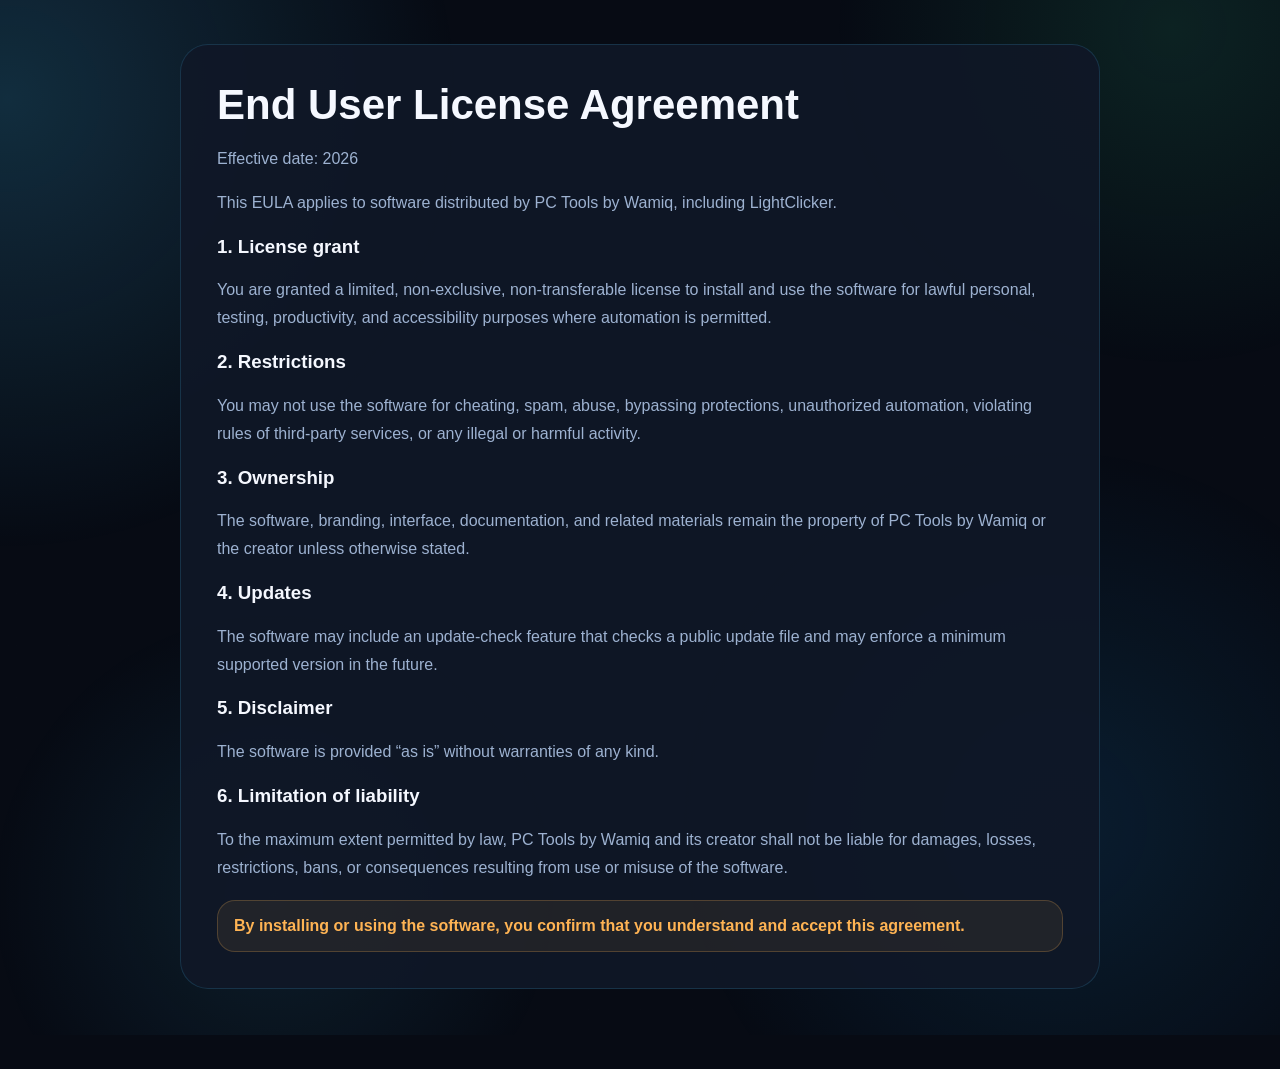
==== eula.html @ 90063ae9 "Add files via upload" ====
<!DOCTYPE html><html lang="en"><head><meta charset="UTF-8"><meta name="viewport" content="width=device-width, initial-scale=1.0"><meta name="google-site-verification" content="8GI3gy0aZtM8UiBPKU5fvkWzkp7snbPicULzhNzC8eU" /><title>EULA - PC Tools by Wamiq</title><link rel="stylesheet" href="style.css"></head><body><div class="page"><div class="pagecard"><h2>End User License Agreement</h2><p>Effective date: 2026</p><p>This EULA applies to software distributed by PC Tools by Wamiq, including LightClicker.</p><h3>1. License grant</h3><p>You are granted a limited, non-exclusive, non-transferable license to install and use the software for lawful personal, testing, productivity, and accessibility purposes where automation is permitted.</p><h3>2. Restrictions</h3><p>You may not use the software for cheating, spam, abuse, bypassing protections, unauthorized automation, violating rules of third-party services, or any illegal or harmful activity.</p><h3>3. Ownership</h3><p>The software, branding, interface, documentation, and related materials remain the property of PC Tools by Wamiq or the creator unless otherwise stated.</p><h3>4. Updates</h3><p>The software may include an update-check feature that checks a public update file and may enforce a minimum supported version in the future.</p><h3>5. Disclaimer</h3><p>The software is provided “as is” without warranties of any kind.</p><h3>6. Limitation of liability</h3><p>To the maximum extent permitted by law, PC Tools by Wamiq and its creator shall not be liable for damages, losses, restrictions, bans, or consequences resulting from use or misuse of the software.</p><div class="callout">By installing or using the software, you confirm that you understand and accept this agreement.</div></div></div></body></html>
---- style.css ----
* { box-sizing: border-box; }
:root {
  --bg: #070b14;
  --panel: rgba(16,24,39,0.9);
  --panel-2: #0c1422;
  --text: #f5f8ff;
  --muted: #9db2d1;
  --blue: #44c8ff;
  --blue2: #1ea7ff;
  --green: #38e49c;
  --orange: #ffb454;
  --border: rgba(68,200,255,.16);
}
html { scroll-behavior: smooth; }
body {
  margin: 0;
  color: var(--text);
  font-family: Inter, "Segoe UI", Arial, sans-serif;
  background: var(--bg);
  overflow-x: hidden;
}
body::before, body::after {
  content: "";
  position: fixed;
  inset: -15%;
  pointer-events: none;
  z-index: -3;
}
body::before {
  background:
    radial-gradient(circle at 12% 20%, rgba(68,200,255,.18), transparent 26%),
    radial-gradient(circle at 82% 14%, rgba(56,228,156,.11), transparent 20%),
    radial-gradient(circle at 75% 82%, rgba(30,167,255,.12), transparent 24%),
    radial-gradient(circle at 28% 88%, rgba(68,200,255,.10), transparent 18%);
  animation: drift 18s ease-in-out infinite alternate;
}
body::after {
  background:
    linear-gradient(rgba(255,255,255,.04) 1px, transparent 1px),
    linear-gradient(90deg, rgba(255,255,255,.04) 1px, transparent 1px);
  background-size: 52px 52px;
  opacity: .12;
  z-index: -2;
}
@keyframes drift {
  0% { transform: translate3d(0,0,0) scale(1); }
  50% { transform: translate3d(2%, -1.5%, 0) scale(1.03); }
  100% { transform: translate3d(-1.5%, 2%, 0) scale(1.02); }
}
.wrap { width: min(1180px, calc(100% - 38px)); margin: 0 auto; }
.nav {
  display: flex; align-items: center; justify-content: space-between;
  gap: 18px; padding: 24px 0 10px;
}
.brand { display:flex; align-items:center; gap:14px; text-decoration:none; color:var(--text); }
.brand img { width:52px; height:52px; border-radius:16px; box-shadow: 0 0 30px rgba(68,200,255,.22); }
.brand h1 { margin:0; font-size: 22px; }
.brand p { margin:2px 0 0; font-size:13px; font-weight:800; color:var(--blue); }
.navlinks { display:flex; flex-wrap:wrap; gap:16px; }
.navlinks a { color:var(--muted); text-decoration:none; font-weight:700; font-size:14px; }
.navlinks a:hover { color:var(--text); }
.hero {
  display:grid; grid-template-columns: .95fr 1.05fr; gap:34px; align-items:center;
  padding: 44px 0 72px;
}
.badge, .eyebrow {
  display:inline-block; padding:9px 14px; border-radius:999px; font-size:13px; font-weight:900;
  color:var(--blue); background:rgba(68,200,255,.08); border:1px solid rgba(68,200,255,.18);
}
.hero h2 { margin:16px 0 0; font-size: clamp(42px, 6vw, 74px); line-height: .96; letter-spacing: -2px; }
.hero p.sub { color:var(--muted); font-size:18px; line-height:1.7; max-width: 640px; }
.actions { display:flex; gap:14px; flex-wrap:wrap; margin-top:26px; }
.btn { display:inline-flex; padding:15px 20px; border-radius:16px; text-decoration:none; font-weight:900; transition: transform .18s ease; }
.btn:hover { transform: translateY(-2px); }
.btn.primary { background: linear-gradient(135deg, var(--blue), var(--blue2)); color:white; box-shadow:0 18px 46px rgba(68,200,255,.22); }
.btn.secondary { color:var(--text); border:1px solid var(--border); background: rgba(255,255,255,.04); }
.tags { display:flex; flex-wrap:wrap; gap:10px; margin-top:20px; }
.tags span { padding:8px 12px; border-radius:999px; background:rgba(255,255,255,.04); border:1px solid var(--border); color:var(--muted); font-size:13px; font-weight:700; }
.card, .panel { background: var(--panel); border:1px solid var(--border); border-radius: 26px; backdrop-filter: blur(10px); }
.screenshot-shell { padding:18px; box-shadow:0 26px 80px rgba(0,0,0,.36); }
.screenshot-shell img { width:100%; display:block; border-radius:18px; }
.section { padding: 74px 0; }
.section h2 { margin:14px 0 0; font-size: 40px; letter-spacing:-1px; }
.section p.lead { color:var(--muted); line-height:1.7; font-size:17px; max-width:780px; }
.tools { display:grid; grid-template-columns: repeat(4, 1fr); gap:16px; margin-top:24px; }
.tool { padding:24px; }
.tool .top { display:flex; justify-content:space-between; align-items:center; }
.tool .icon { width:48px; height:48px; display:grid; place-items:center; border-radius:15px; background:var(--panel-2); font-size:24px; }
.tool .status { padding:7px 10px; border-radius:999px; font-size:12px; font-weight:900; }
.tool .status.live { background:var(--green); color:#04120d; }
.tool .status.soon { background:rgba(255,255,255,.05); color:var(--muted); border:1px solid var(--border); }
.tool h3 { margin:18px 0 10px; font-size:22px; }
.tool p { color:var(--muted); line-height:1.6; }
.tool a { color:var(--blue); font-weight:900; text-decoration:none; }
.feature { display:grid; grid-template-columns: 1.08fr .92fr; gap:28px; padding:40px; }
.feature p { color:var(--muted); line-height:1.7; }
.pills { display:flex; gap:10px; flex-wrap:wrap; margin-top:20px; }
.pills span { padding:9px 12px; border-radius:999px; border:1px solid var(--border); background:rgba(255,255,255,.04); color:var(--muted); font-size:13px; font-weight:800; }
.metricbox { background: var(--panel-2); border:1px solid rgba(68,200,255,.14); border-radius:24px; padding:34px; text-align:center; }
.metricbox .big { font-size:88px; line-height:1; font-weight:950; background: linear-gradient(135deg, var(--blue), var(--green)); -webkit-background-clip:text; color:transparent; }
.metricbox p { margin:12px 0; font-weight:900; }
.metricbox small { color:var(--muted); line-height:1.6; }
.download { display:grid; grid-template-columns:1fr .95fr; gap:28px; padding:40px; }
.download p { color:var(--muted); line-height:1.7; }
.downloadbox { background: rgba(7,11,20,.55); border:1px solid rgba(68,200,255,.14); border-radius:22px; padding:22px; }
.downloadbox a.main { display:block; text-decoration:none; background: linear-gradient(135deg, var(--blue), var(--blue2)); color:white; padding:18px 22px; border-radius:16px; font-weight:950; }
.downloadbox a.main span { display:block; margin-top:7px; font-size:13px; opacity:.92; }
.downloadbox a.alt { display:block; text-decoration:none; margin-top:12px; padding:14px 16px; border-radius:14px; border:1px solid var(--border); color:var(--muted); font-weight:800; }
.notice { padding:32px; }
.notice p { color:var(--muted); line-height:1.7; }
footer { border-top:1px solid var(--border); margin-top:34px; }
.footer { display:flex; justify-content:space-between; gap:16px; flex-wrap:wrap; color:var(--muted); padding:24px 0 48px; }
.footer a { color:var(--muted); text-decoration:none; margin-left:14px; }
.page { width:min(920px, calc(100% - 38px)); margin:0 auto; padding:44px 0 80px; }
.pagecard { background:var(--panel); border:1px solid var(--border); border-radius:28px; padding:36px; }
.pagecard h2 { font-size:42px; margin:0 0 10px; }
.pagecard p, .pagecard li { color:var(--muted); line-height:1.75; }
.pagecard .callout { margin-top:18px; padding:16px; border-radius:18px; background:rgba(255,180,84,.08); border:1px solid rgba(255,180,84,.22); color:var(--orange); font-weight:800; }
@media (max-width: 980px) {
  .hero, .tools, .feature, .download { grid-template-columns: 1fr; }
  .nav { flex-direction: column; align-items:flex-start; }
}
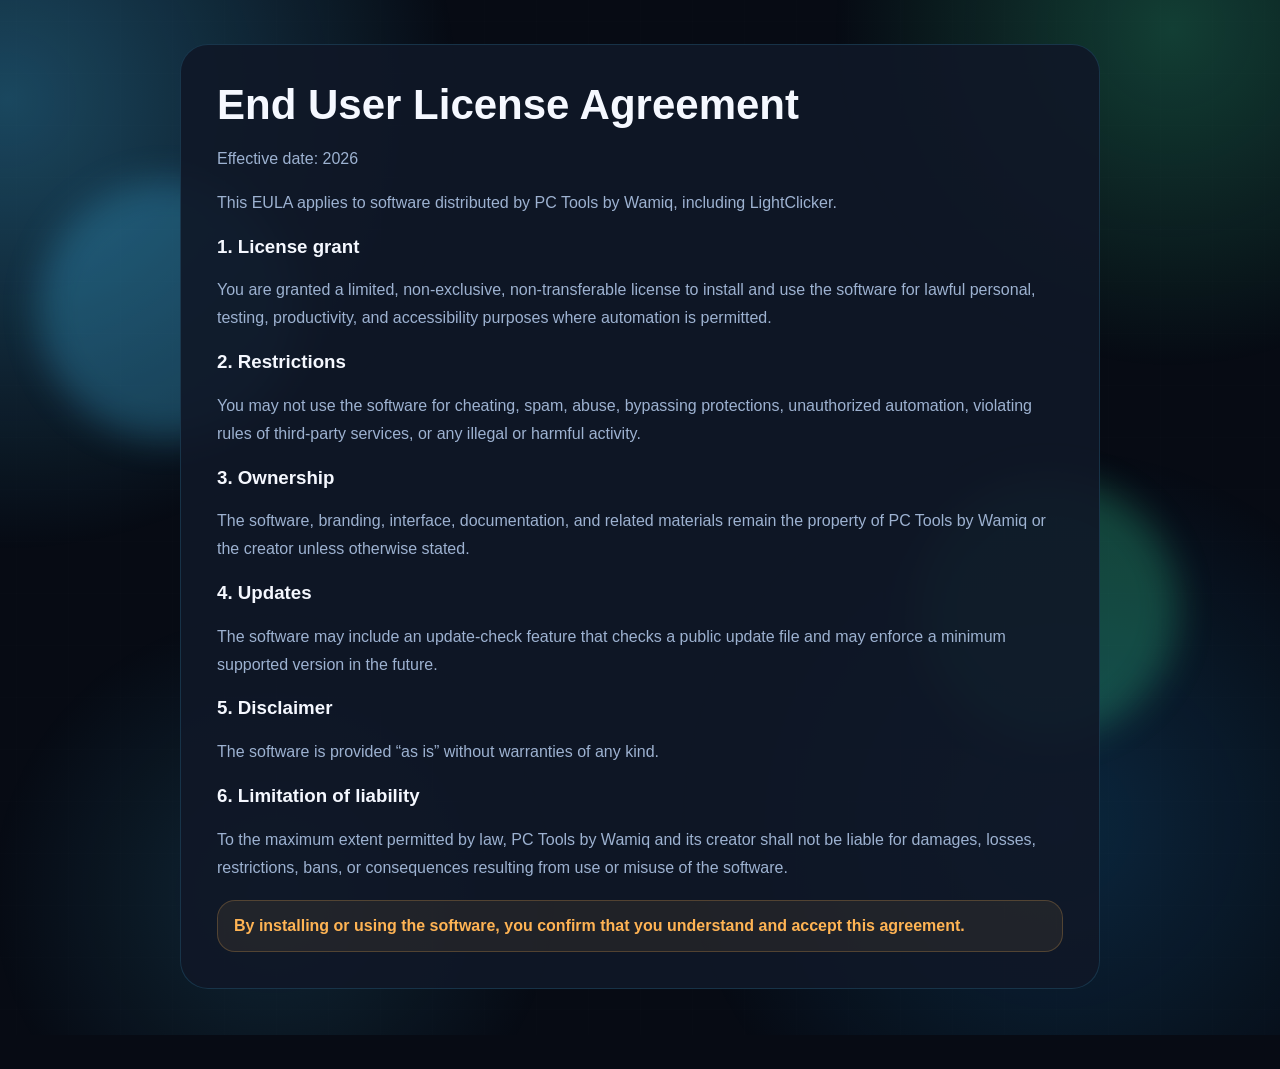
==== commit e194e14c: "Update website for LightClicker v1.1.1" ====
--- a/eula.html
+++ b/eula.html
@@ -1,2 +1 @@
-
-<!DOCTYPE html><html lang="en"><head><meta charset="UTF-8"><meta name="viewport" content="width=device-width, initial-scale=1.0"><meta name="google-site-verification" content="8GI3gy0aZtM8UiBPKU5fvkWzkp7snbPicULzhNzC8eU" /><title>EULA - PC Tools by Wamiq</title><link rel="stylesheet" href="style.css"></head><body><div class="page"><div class="pagecard"><h2>End User License Agreement</h2><p>Effective date: 2026</p><p>This EULA applies to software distributed by PC Tools by Wamiq, including LightClicker.</p><h3>1. License grant</h3><p>You are granted a limited, non-exclusive, non-transferable license to install and use the software for lawful personal, testing, productivity, and accessibility purposes where automation is permitted.</p><h3>2. Restrictions</h3><p>You may not use the software for cheating, spam, abuse, bypassing protections, unauthorized automation, violating rules of third-party services, or any illegal or harmful activity.</p><h3>3. Ownership</h3><p>The software, branding, interface, documentation, and related materials remain the property of PC Tools by Wamiq or the creator unless otherwise stated.</p><h3>4. Updates</h3><p>The software may include an update-check feature that checks a public update file and may enforce a minimum supported version in the future.</p><h3>5. Disclaimer</h3><p>The software is provided “as is” without warranties of any kind.</p><h3>6. Limitation of liability</h3><p>To the maximum extent permitted by law, PC Tools by Wamiq and its creator shall not be liable for damages, losses, restrictions, bans, or consequences resulting from use or misuse of the software.</p><div class="callout">By installing or using the software, you confirm that you understand and accept this agreement.</div></div></div></body></html>
+<!DOCTYPE html><html lang="en"><head><meta charset="UTF-8"><meta name="viewport" content="width=device-width, initial-scale=1.0"><meta name="google-site-verification" content="8GI3gy0aZtM8UiBPKU5fvkWzkp7snbPicULzhNzC8eU" /><title>EULA - PC Tools by Wamiq</title><link rel="stylesheet" href="style.css"></head><body><div class="orb one"></div><div class="orb two"></div><div class="page"><div class="pagecard"><h2>End User License Agreement</h2><p>Effective date: 2026</p><p>This EULA applies to software distributed by PC Tools by Wamiq, including LightClicker.</p><h3>1. License grant</h3><p>You are granted a limited, non-exclusive, non-transferable license to install and use the software for lawful personal, testing, productivity, and accessibility purposes where automation is permitted.</p><h3>2. Restrictions</h3><p>You may not use the software for cheating, spam, abuse, bypassing protections, unauthorized automation, violating rules of third-party services, or any illegal or harmful activity.</p><h3>3. Ownership</h3><p>The software, branding, interface, documentation, and related materials remain the property of PC Tools by Wamiq or the creator unless otherwise stated.</p><h3>4. Updates</h3><p>The software may include an update-check feature that checks a public update file and may enforce a minimum supported version in the future.</p><h3>5. Disclaimer</h3><p>The software is provided “as is” without warranties of any kind.</p><h3>6. Limitation of liability</h3><p>To the maximum extent permitted by law, PC Tools by Wamiq and its creator shall not be liable for damages, losses, restrictions, bans, or consequences resulting from use or misuse of the software.</p><div class="callout">By installing or using the software, you confirm that you understand and accept this agreement.</div></div></div></body></html>
--- a/style.css
+++ b/style.css
@@ -28,51 +28,64 @@
 }
 body::before {
   background:
-    radial-gradient(circle at 12% 20%, rgba(68,200,255,.18), transparent 26%),
-    radial-gradient(circle at 82% 14%, rgba(56,228,156,.11), transparent 20%),
-    radial-gradient(circle at 75% 82%, rgba(30,167,255,.12), transparent 24%),
-    radial-gradient(circle at 28% 88%, rgba(68,200,255,.10), transparent 18%);
-  animation: drift 18s ease-in-out infinite alternate;
+    radial-gradient(circle at 12% 20%, rgba(68,200,255,.32), transparent 26%),
+    radial-gradient(circle at 82% 14%, rgba(56,228,156,.24), transparent 20%),
+    radial-gradient(circle at 75% 82%, rgba(30,167,255,.18), transparent 24%),
+    radial-gradient(circle at 28% 88%, rgba(68,200,255,.14), transparent 18%);
+  animation: drift 5.5s ease-in-out infinite alternate;
 }
 body::after {
   background:
-    linear-gradient(rgba(255,255,255,.04) 1px, transparent 1px),
-    linear-gradient(90deg, rgba(255,255,255,.04) 1px, transparent 1px);
+    linear-gradient(rgba(255,255,255,.055) 1px, transparent 1px),
+    linear-gradient(90deg, rgba(255,255,255,.055) 1px, transparent 1px);
   background-size: 52px 52px;
-  opacity: .12;
+  opacity: .16;
   z-index: -2;
+  animation: gridmove 7s linear infinite;
 }
 @keyframes drift {
   0% { transform: translate3d(0,0,0) scale(1); }
-  50% { transform: translate3d(2%, -1.5%, 0) scale(1.03); }
-  100% { transform: translate3d(-1.5%, 2%, 0) scale(1.02); }
+  50% { transform: translate3d(3%, -2%, 0) scale(1.04); }
+  100% { transform: translate3d(-2%, 3%, 0) scale(1.03); }
+}
+@keyframes gridmove {
+  from { background-position: 0 0, 0 0; }
+  to { background-position: 52px 52px, 52px 52px; }
+}
+.orb {
+  position: fixed;
+  width: 260px;
+  height: 260px;
+  border-radius: 999px;
+  pointer-events: none;
+  filter: blur(18px);
+  opacity: .25;
+  z-index: -1;
+  animation: floatorb 4.8s ease-in-out infinite alternate;
+}
+.orb.one { left: 3%; top: 20%; background: #44c8ff; }
+.orb.two { right: 8%; bottom: 18%; background: #38e49c; animation-delay: -4s; }
+@keyframes floatorb {
+  from { transform: translateY(0) translateX(0); }
+  to { transform: translateY(-48px) translateX(28px); }
 }
 .wrap { width: min(1180px, calc(100% - 38px)); margin: 0 auto; }
-.nav {
-  display: flex; align-items: center; justify-content: space-between;
-  gap: 18px; padding: 24px 0 10px;
-}
+.nav { display: flex; align-items: center; justify-content: space-between; gap: 18px; padding: 24px 0 10px; }
 .brand { display:flex; align-items:center; gap:14px; text-decoration:none; color:var(--text); }
-.brand img { width:52px; height:52px; border-radius:16px; box-shadow: 0 0 30px rgba(68,200,255,.22); }
+.brand img { width:52px; height:52px; border-radius:16px; box-shadow: 0 0 30px rgba(68,200,255,.25); }
 .brand h1 { margin:0; font-size: 22px; }
 .brand p { margin:2px 0 0; font-size:13px; font-weight:800; color:var(--blue); }
 .navlinks { display:flex; flex-wrap:wrap; gap:16px; }
 .navlinks a { color:var(--muted); text-decoration:none; font-weight:700; font-size:14px; }
 .navlinks a:hover { color:var(--text); }
-.hero {
-  display:grid; grid-template-columns: .95fr 1.05fr; gap:34px; align-items:center;
-  padding: 44px 0 72px;
-}
-.badge, .eyebrow {
-  display:inline-block; padding:9px 14px; border-radius:999px; font-size:13px; font-weight:900;
-  color:var(--blue); background:rgba(68,200,255,.08); border:1px solid rgba(68,200,255,.18);
-}
+.hero { display:grid; grid-template-columns: .95fr 1.05fr; gap:34px; align-items:center; padding: 44px 0 72px; }
+.badge, .eyebrow { display:inline-block; padding:9px 14px; border-radius:999px; font-size:13px; font-weight:900; color:var(--blue); background:rgba(68,200,255,.08); border:1px solid rgba(68,200,255,.18); }
 .hero h2 { margin:16px 0 0; font-size: clamp(42px, 6vw, 74px); line-height: .96; letter-spacing: -2px; }
 .hero p.sub { color:var(--muted); font-size:18px; line-height:1.7; max-width: 640px; }
 .actions { display:flex; gap:14px; flex-wrap:wrap; margin-top:26px; }
-.btn { display:inline-flex; padding:15px 20px; border-radius:16px; text-decoration:none; font-weight:900; transition: transform .18s ease; }
-.btn:hover { transform: translateY(-2px); }
-.btn.primary { background: linear-gradient(135deg, var(--blue), var(--blue2)); color:white; box-shadow:0 18px 46px rgba(68,200,255,.22); }
+.btn { display:inline-flex; padding:15px 20px; border-radius:16px; text-decoration:none; font-weight:900; transition: transform .18s ease, box-shadow .18s ease; }
+.btn:hover { transform: translateY(-3px); }
+.btn.primary { background: linear-gradient(135deg, var(--blue), var(--blue2)); color:white; box-shadow:0 18px 46px rgba(68,200,255,.32); }
 .btn.secondary { color:var(--text); border:1px solid var(--border); background: rgba(255,255,255,.04); }
 .tags { display:flex; flex-wrap:wrap; gap:10px; margin-top:20px; }
 .tags span { padding:8px 12px; border-radius:999px; background:rgba(255,255,255,.04); border:1px solid var(--border); color:var(--muted); font-size:13px; font-weight:700; }
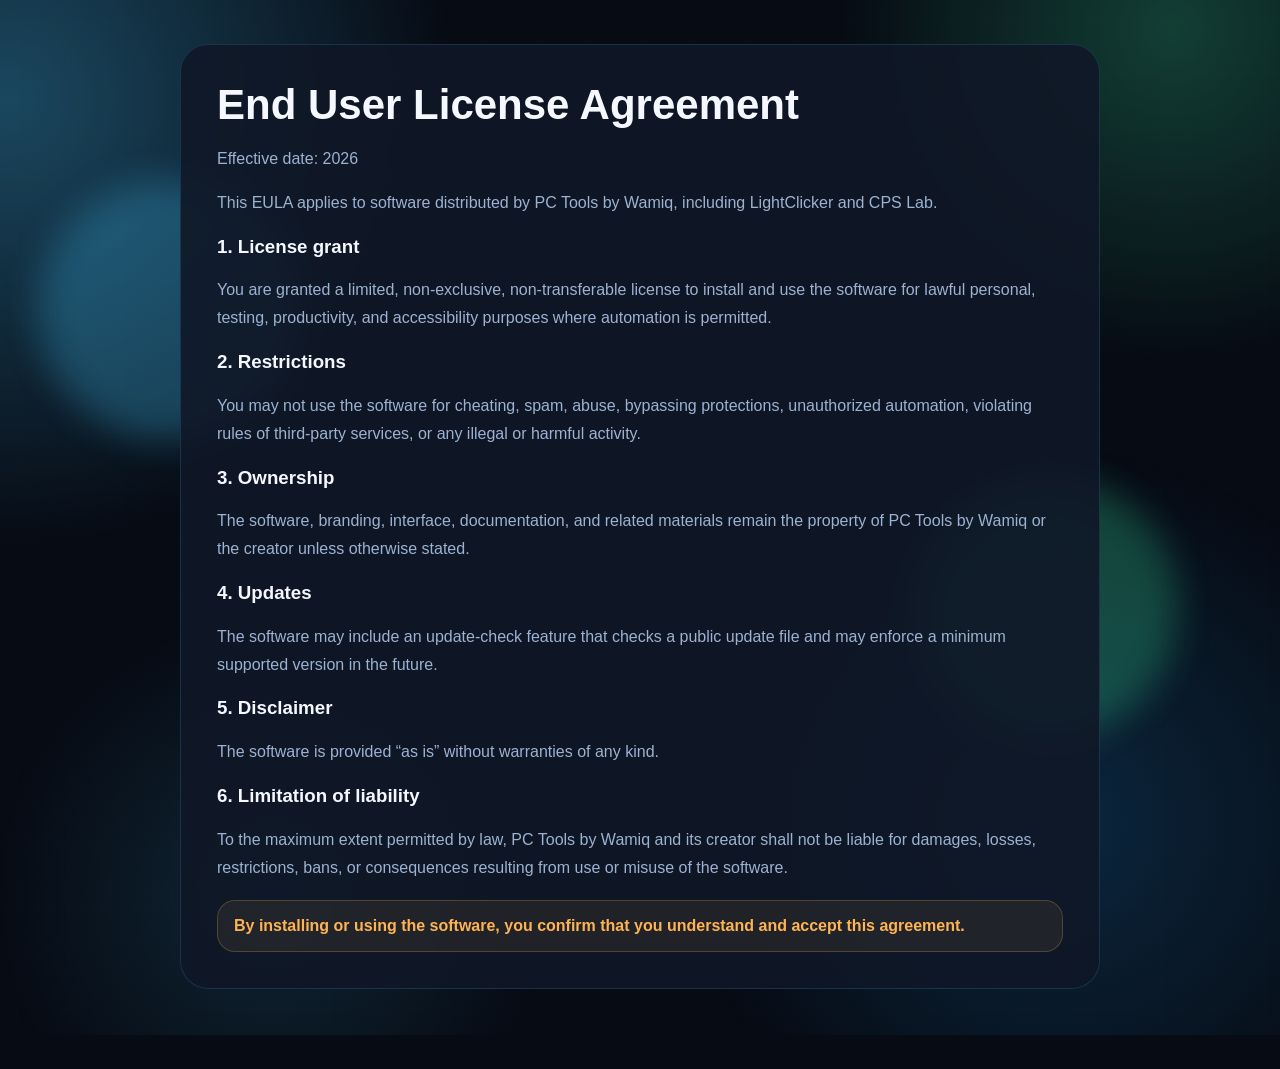
==== commit 16774e62: "Add CPS Lab to PC Tools website" ====
--- a/eula.html
+++ b/eula.html
@@ -1 +1 @@
-<!DOCTYPE html><html lang="en"><head><meta charset="UTF-8"><meta name="viewport" content="width=device-width, initial-scale=1.0"><meta name="google-site-verification" content="8GI3gy0aZtM8UiBPKU5fvkWzkp7snbPicULzhNzC8eU" /><title>EULA - PC Tools by Wamiq</title><link rel="stylesheet" href="style.css"></head><body><div class="orb one"></div><div class="orb two"></div><div class="page"><div class="pagecard"><h2>End User License Agreement</h2><p>Effective date: 2026</p><p>This EULA applies to software distributed by PC Tools by Wamiq, including LightClicker.</p><h3>1. License grant</h3><p>You are granted a limited, non-exclusive, non-transferable license to install and use the software for lawful personal, testing, productivity, and accessibility purposes where automation is permitted.</p><h3>2. Restrictions</h3><p>You may not use the software for cheating, spam, abuse, bypassing protections, unauthorized automation, violating rules of third-party services, or any illegal or harmful activity.</p><h3>3. Ownership</h3><p>The software, branding, interface, documentation, and related materials remain the property of PC Tools by Wamiq or the creator unless otherwise stated.</p><h3>4. Updates</h3><p>The software may include an update-check feature that checks a public update file and may enforce a minimum supported version in the future.</p><h3>5. Disclaimer</h3><p>The software is provided “as is” without warranties of any kind.</p><h3>6. Limitation of liability</h3><p>To the maximum extent permitted by law, PC Tools by Wamiq and its creator shall not be liable for damages, losses, restrictions, bans, or consequences resulting from use or misuse of the software.</p><div class="callout">By installing or using the software, you confirm that you understand and accept this agreement.</div></div></div></body></html>+<!DOCTYPE html><html lang="en"><head><meta charset="UTF-8"><meta name="viewport" content="width=device-width, initial-scale=1.0"><meta name="google-site-verification" content="8GI3gy0aZtM8UiBPKU5fvkWzkp7snbPicULzhNzC8eU" /><title>EULA - PC Tools by Wamiq</title><link rel="stylesheet" href="style.css"></head><body><div class="orb one"></div><div class="orb two"></div><div class="page"><div class="pagecard"><h2>End User License Agreement</h2><p>Effective date: 2026</p><p>This EULA applies to software distributed by PC Tools by Wamiq, including LightClicker and CPS Lab.</p><h3>1. License grant</h3><p>You are granted a limited, non-exclusive, non-transferable license to install and use the software for lawful personal, testing, productivity, and accessibility purposes where automation is permitted.</p><h3>2. Restrictions</h3><p>You may not use the software for cheating, spam, abuse, bypassing protections, unauthorized automation, violating rules of third-party services, or any illegal or harmful activity.</p><h3>3. Ownership</h3><p>The software, branding, interface, documentation, and related materials remain the property of PC Tools by Wamiq or the creator unless otherwise stated.</p><h3>4. Updates</h3><p>The software may include an update-check feature that checks a public update file and may enforce a minimum supported version in the future.</p><h3>5. Disclaimer</h3><p>The software is provided “as is” without warranties of any kind.</p><h3>6. Limitation of liability</h3><p>To the maximum extent permitted by law, PC Tools by Wamiq and its creator shall not be liable for damages, losses, restrictions, bans, or consequences resulting from use or misuse of the software.</p><div class="callout">By installing or using the software, you confirm that you understand and accept this agreement.</div></div></div></body></html>
--- a/style.css
+++ b/style.css
@@ -133,3 +133,16 @@
   .hero, .tools, .feature, .download { grid-template-columns: 1fr; }
   .nav { flex-direction: column; align-items:flex-start; }
 }
+
+
+.tool-logo { width:48px; height:48px; border-radius:15px; object-fit:cover; background:var(--panel-2); box-shadow:0 0 28px rgba(68,200,255,.18); }
+.cps-feature .metricbox img { width:88px; height:88px; border-radius:24px; display:block; margin:0 auto 18px; box-shadow:0 0 34px rgba(68,200,255,.25); }
+.cps-feature .metricbox .big { font-size:70px; }
+.preview-grid { display:grid; grid-template-columns:1fr 1fr; gap:20px; align-items:start; }
+.downloads-two { grid-template-columns: .75fr 1.25fr; }
+.download-grid { display:grid; grid-template-columns:1fr 1fr; gap:16px; }
+.downloadbox h3 { margin:0 0 14px; font-size:22px; }
+@media (max-width: 980px) {
+  .preview-grid, .download-grid { grid-template-columns:1fr; }
+  .downloads-two { grid-template-columns:1fr; }
+}
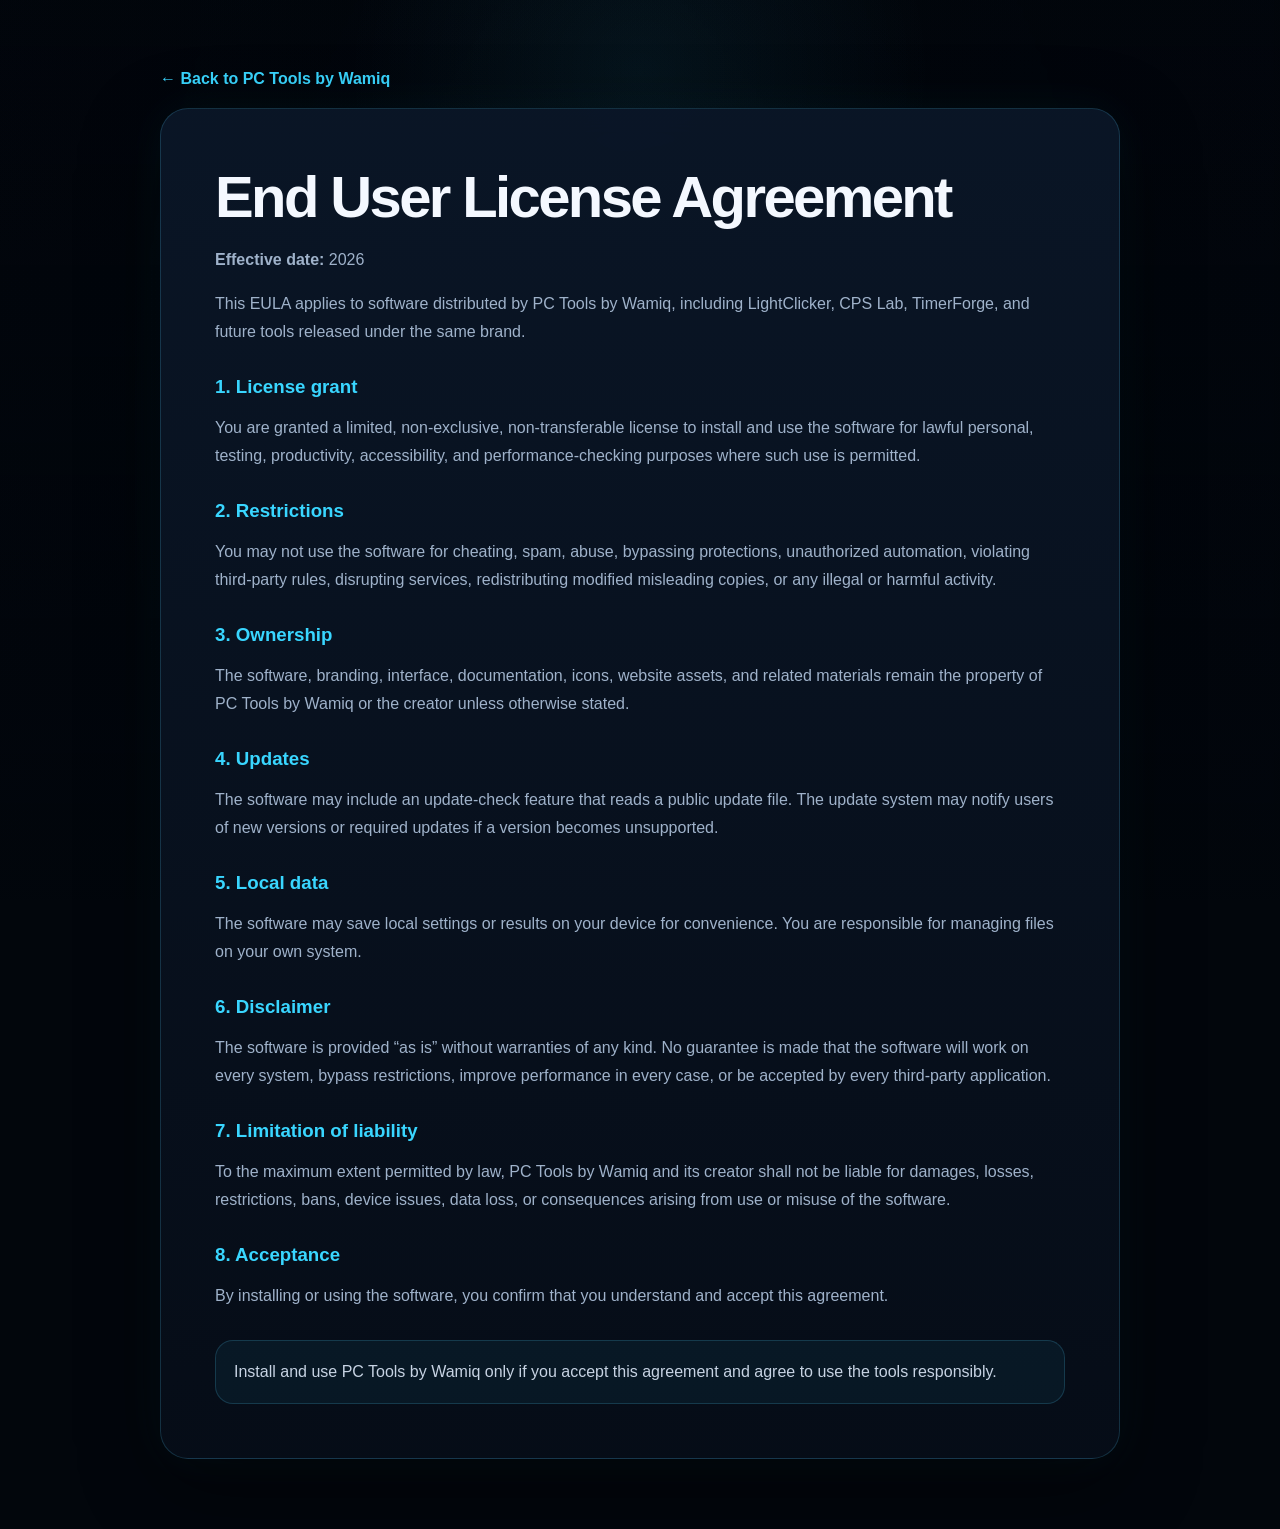
==== commit ce38b418: "Publish PC Tools website" ====
--- a/eula.html
+++ b/eula.html
@@ -1 +1,41 @@
-<!DOCTYPE html><html lang="en"><head><meta charset="UTF-8"><meta name="viewport" content="width=device-width, initial-scale=1.0"><meta name="google-site-verification" content="8GI3gy0aZtM8UiBPKU5fvkWzkp7snbPicULzhNzC8eU" /><title>EULA - PC Tools by Wamiq</title><link rel="stylesheet" href="style.css"></head><body><div class="orb one"></div><div class="orb two"></div><div class="page"><div class="pagecard"><h2>End User License Agreement</h2><p>Effective date: 2026</p><p>This EULA applies to software distributed by PC Tools by Wamiq, including LightClicker and CPS Lab.</p><h3>1. License grant</h3><p>You are granted a limited, non-exclusive, non-transferable license to install and use the software for lawful personal, testing, productivity, and accessibility purposes where automation is permitted.</p><h3>2. Restrictions</h3><p>You may not use the software for cheating, spam, abuse, bypassing protections, unauthorized automation, violating rules of third-party services, or any illegal or harmful activity.</p><h3>3. Ownership</h3><p>The software, branding, interface, documentation, and related materials remain the property of PC Tools by Wamiq or the creator unless otherwise stated.</p><h3>4. Updates</h3><p>The software may include an update-check feature that checks a public update file and may enforce a minimum supported version in the future.</p><h3>5. Disclaimer</h3><p>The software is provided “as is” without warranties of any kind.</p><h3>6. Limitation of liability</h3><p>To the maximum extent permitted by law, PC Tools by Wamiq and its creator shall not be liable for damages, losses, restrictions, bans, or consequences resulting from use or misuse of the software.</p><div class="callout">By installing or using the software, you confirm that you understand and accept this agreement.</div></div></div></body></html>+<!DOCTYPE html>
+<html lang="en">
+<head>
+  <meta charset="UTF-8" />
+  <meta name="google-site-verification" content="8GI3gy0aZtM8UiBPKU5fvkWzkp7snbPicULzhNzC8eU" />
+  <meta name="viewport" content="width=device-width, initial-scale=1.0" />
+  <title>EULA - PC Tools by Wamiq</title>
+  <meta name="description" content="EULA for PC Tools by Wamiq." />
+  <link rel="stylesheet" href="style.css" />
+</head>
+<body>
+  <canvas id="pc-fluid-canvas" class="pc-fluid-bg" aria-hidden="true"></canvas>
+  <div class="site-shade" aria-hidden="true"></div>
+  <div class="page">
+    <a class="backlink" href="index.html">← Back to PC Tools by Wamiq</a>
+    <div class="pagecard">
+      <h1>End User License Agreement</h1>
+<p><strong>Effective date:</strong> 2026</p>
+<p>This EULA applies to software distributed by PC Tools by Wamiq, including LightClicker, CPS Lab, TimerForge, and future tools released under the same brand.</p>
+<h3>1. License grant</h3>
+<p>You are granted a limited, non-exclusive, non-transferable license to install and use the software for lawful personal, testing, productivity, accessibility, and performance-checking purposes where such use is permitted.</p>
+<h3>2. Restrictions</h3>
+<p>You may not use the software for cheating, spam, abuse, bypassing protections, unauthorized automation, violating third-party rules, disrupting services, redistributing modified misleading copies, or any illegal or harmful activity.</p>
+<h3>3. Ownership</h3>
+<p>The software, branding, interface, documentation, icons, website assets, and related materials remain the property of PC Tools by Wamiq or the creator unless otherwise stated.</p>
+<h3>4. Updates</h3>
+<p>The software may include an update-check feature that reads a public update file. The update system may notify users of new versions or required updates if a version becomes unsupported.</p>
+<h3>5. Local data</h3>
+<p>The software may save local settings or results on your device for convenience. You are responsible for managing files on your own system.</p>
+<h3>6. Disclaimer</h3>
+<p>The software is provided “as is” without warranties of any kind. No guarantee is made that the software will work on every system, bypass restrictions, improve performance in every case, or be accepted by every third-party application.</p>
+<h3>7. Limitation of liability</h3>
+<p>To the maximum extent permitted by law, PC Tools by Wamiq and its creator shall not be liable for damages, losses, restrictions, bans, device issues, data loss, or consequences arising from use or misuse of the software.</p>
+<h3>8. Acceptance</h3>
+<p>By installing or using the software, you confirm that you understand and accept this agreement.</p>
+<div class="callout">Install and use PC Tools by Wamiq only if you accept this agreement and agree to use the tools responsibly.</div>
+    </div>
+  </div>
+  <script src="assets/pc-fluid.js"></script>
+</body>
+</html>
--- a/style.css
+++ b/style.css
@@ -1,148 +1,620 @@
-* { box-sizing: border-box; }
+* {
+  box-sizing: border-box;
+}
+
 :root {
-  --bg: #070b14;
-  --panel: rgba(16,24,39,0.9);
-  --panel-2: #0c1422;
-  --text: #f5f8ff;
-  --muted: #9db2d1;
-  --blue: #44c8ff;
-  --blue2: #1ea7ff;
-  --green: #38e49c;
-  --orange: #ffb454;
-  --border: rgba(68,200,255,.16);
-}
-html { scroll-behavior: smooth; }
+  --bg: #03070d;
+  --panel: rgba(7, 15, 28, 0.88);
+  --panel-solid: #07111f;
+  --panel-2: rgba(9, 20, 36, 0.92);
+  --text: #f4f8ff;
+  --muted: #9fb2ca;
+  --soft: #c7d3e3;
+  --cyan: #39d6ff;
+  --cyan-2: #1ea7e8;
+  --green: #68ffc6;
+  --orange: #ffc96f;
+  --border: rgba(84, 211, 255, 0.18);
+  --border-strong: rgba(84, 211, 255, 0.34);
+  --shadow: rgba(0, 0, 0, 0.48);
+}
+
+html {
+  scroll-behavior: smooth;
+}
+
 body {
   margin: 0;
   color: var(--text);
   font-family: Inter, "Segoe UI", Arial, sans-serif;
-  background: var(--bg);
+  background: #02060c;
   overflow-x: hidden;
 }
-body::before, body::after {
+
+body::after {
   content: "";
   position: fixed;
-  inset: -15%;
+  inset: 0;
   pointer-events: none;
-  z-index: -3;
-}
-body::before {
+  z-index: 1;
   background:
-    radial-gradient(circle at 12% 20%, rgba(68,200,255,.32), transparent 26%),
-    radial-gradient(circle at 82% 14%, rgba(56,228,156,.24), transparent 20%),
-    radial-gradient(circle at 75% 82%, rgba(30,167,255,.18), transparent 24%),
-    radial-gradient(circle at 28% 88%, rgba(68,200,255,.14), transparent 18%);
-  animation: drift 5.5s ease-in-out infinite alternate;
-}
-body::after {
+    radial-gradient(circle at 50% 8%, rgba(55, 214, 255, 0.07), transparent 28%),
+    linear-gradient(180deg, rgba(2, 6, 12, 0.38), rgba(2, 6, 12, 0.80));
+}
+
+.pc-fluid-bg {
+  position: fixed;
+  inset: 0;
+  width: 100vw;
+  height: 100vh;
+  z-index: 0;
+  pointer-events: none;
+  opacity: 0.86;
+  filter: saturate(1.32) brightness(1.08) contrast(1.14);
+}
+
+.site-shade {
+  position: fixed;
+  inset: 0;
+  z-index: 1;
+  pointer-events: none;
   background:
-    linear-gradient(rgba(255,255,255,.055) 1px, transparent 1px),
-    linear-gradient(90deg, rgba(255,255,255,.055) 1px, transparent 1px);
-  background-size: 52px 52px;
-  opacity: .16;
-  z-index: -2;
-  animation: gridmove 7s linear infinite;
-}
-@keyframes drift {
-  0% { transform: translate3d(0,0,0) scale(1); }
-  50% { transform: translate3d(3%, -2%, 0) scale(1.04); }
-  100% { transform: translate3d(-2%, 3%, 0) scale(1.03); }
-}
-@keyframes gridmove {
-  from { background-position: 0 0, 0 0; }
-  to { background-position: 52px 52px, 52px 52px; }
-}
-.orb {
-  position: fixed;
-  width: 260px;
-  height: 260px;
+    linear-gradient(90deg, rgba(2, 6, 12, 0.60) 0%, rgba(2, 6, 12, 0.26) 45%, rgba(2, 6, 12, 0.62) 100%),
+    radial-gradient(circle at center, rgba(2, 6, 12, 0.02), rgba(2, 6, 12, 0.36) 76%);
+}
+
+a {
+  color: inherit;
+  text-decoration: none;
+}
+
+img {
+  max-width: 100%;
+  display: block;
+}
+
+.wrap {
+  width: min(1180px, calc(100% - 40px));
+  margin: 0 auto;
+  position: relative;
+  z-index: 3;
+}
+
+.nav {
+  min-height: 86px;
+  display: flex;
+  align-items: center;
+  justify-content: space-between;
+  gap: 22px;
+  border-bottom: 1px solid var(--border);
+  backdrop-filter: blur(12px);
+}
+
+.brand {
+  display: flex;
+  align-items: center;
+  gap: 14px;
+}
+
+.brand img {
+  width: 46px;
+  height: 46px;
+}
+
+.brand h1 {
+  margin: 0;
+  font-size: 20px;
+  letter-spacing: -0.02em;
+}
+
+.brand p {
+  margin: 4px 0 0;
+  color: var(--muted);
+  font-size: 13px;
+}
+
+.navlinks {
+  display: flex;
+  align-items: center;
+  gap: 6px;
+  flex-wrap: wrap;
+  justify-content: flex-end;
+}
+
+.navlinks a {
+  padding: 10px 12px;
+  color: var(--muted);
+  font-size: 14px;
+  border: 1px solid transparent;
   border-radius: 999px;
-  pointer-events: none;
-  filter: blur(18px);
-  opacity: .25;
-  z-index: -1;
-  animation: floatorb 4.8s ease-in-out infinite alternate;
-}
-.orb.one { left: 3%; top: 20%; background: #44c8ff; }
-.orb.two { right: 8%; bottom: 18%; background: #38e49c; animation-delay: -4s; }
-@keyframes floatorb {
-  from { transform: translateY(0) translateX(0); }
-  to { transform: translateY(-48px) translateX(28px); }
-}
-.wrap { width: min(1180px, calc(100% - 38px)); margin: 0 auto; }
-.nav { display: flex; align-items: center; justify-content: space-between; gap: 18px; padding: 24px 0 10px; }
-.brand { display:flex; align-items:center; gap:14px; text-decoration:none; color:var(--text); }
-.brand img { width:52px; height:52px; border-radius:16px; box-shadow: 0 0 30px rgba(68,200,255,.25); }
-.brand h1 { margin:0; font-size: 22px; }
-.brand p { margin:2px 0 0; font-size:13px; font-weight:800; color:var(--blue); }
-.navlinks { display:flex; flex-wrap:wrap; gap:16px; }
-.navlinks a { color:var(--muted); text-decoration:none; font-weight:700; font-size:14px; }
-.navlinks a:hover { color:var(--text); }
-.hero { display:grid; grid-template-columns: .95fr 1.05fr; gap:34px; align-items:center; padding: 44px 0 72px; }
-.badge, .eyebrow { display:inline-block; padding:9px 14px; border-radius:999px; font-size:13px; font-weight:900; color:var(--blue); background:rgba(68,200,255,.08); border:1px solid rgba(68,200,255,.18); }
-.hero h2 { margin:16px 0 0; font-size: clamp(42px, 6vw, 74px); line-height: .96; letter-spacing: -2px; }
-.hero p.sub { color:var(--muted); font-size:18px; line-height:1.7; max-width: 640px; }
-.actions { display:flex; gap:14px; flex-wrap:wrap; margin-top:26px; }
-.btn { display:inline-flex; padding:15px 20px; border-radius:16px; text-decoration:none; font-weight:900; transition: transform .18s ease, box-shadow .18s ease; }
-.btn:hover { transform: translateY(-3px); }
-.btn.primary { background: linear-gradient(135deg, var(--blue), var(--blue2)); color:white; box-shadow:0 18px 46px rgba(68,200,255,.32); }
-.btn.secondary { color:var(--text); border:1px solid var(--border); background: rgba(255,255,255,.04); }
-.tags { display:flex; flex-wrap:wrap; gap:10px; margin-top:20px; }
-.tags span { padding:8px 12px; border-radius:999px; background:rgba(255,255,255,.04); border:1px solid var(--border); color:var(--muted); font-size:13px; font-weight:700; }
-.card, .panel { background: var(--panel); border:1px solid var(--border); border-radius: 26px; backdrop-filter: blur(10px); }
-.screenshot-shell { padding:18px; box-shadow:0 26px 80px rgba(0,0,0,.36); }
-.screenshot-shell img { width:100%; display:block; border-radius:18px; }
-.section { padding: 74px 0; }
-.section h2 { margin:14px 0 0; font-size: 40px; letter-spacing:-1px; }
-.section p.lead { color:var(--muted); line-height:1.7; font-size:17px; max-width:780px; }
-.tools { display:grid; grid-template-columns: repeat(4, 1fr); gap:16px; margin-top:24px; }
-.tool { padding:24px; }
-.tool .top { display:flex; justify-content:space-between; align-items:center; }
-.tool .icon { width:48px; height:48px; display:grid; place-items:center; border-radius:15px; background:var(--panel-2); font-size:24px; }
-.tool .status { padding:7px 10px; border-radius:999px; font-size:12px; font-weight:900; }
-.tool .status.live { background:var(--green); color:#04120d; }
-.tool .status.soon { background:rgba(255,255,255,.05); color:var(--muted); border:1px solid var(--border); }
-.tool h3 { margin:18px 0 10px; font-size:22px; }
-.tool p { color:var(--muted); line-height:1.6; }
-.tool a { color:var(--blue); font-weight:900; text-decoration:none; }
-.feature { display:grid; grid-template-columns: 1.08fr .92fr; gap:28px; padding:40px; }
-.feature p { color:var(--muted); line-height:1.7; }
-.pills { display:flex; gap:10px; flex-wrap:wrap; margin-top:20px; }
-.pills span { padding:9px 12px; border-radius:999px; border:1px solid var(--border); background:rgba(255,255,255,.04); color:var(--muted); font-size:13px; font-weight:800; }
-.metricbox { background: var(--panel-2); border:1px solid rgba(68,200,255,.14); border-radius:24px; padding:34px; text-align:center; }
-.metricbox .big { font-size:88px; line-height:1; font-weight:950; background: linear-gradient(135deg, var(--blue), var(--green)); -webkit-background-clip:text; color:transparent; }
-.metricbox p { margin:12px 0; font-weight:900; }
-.metricbox small { color:var(--muted); line-height:1.6; }
-.download { display:grid; grid-template-columns:1fr .95fr; gap:28px; padding:40px; }
-.download p { color:var(--muted); line-height:1.7; }
-.downloadbox { background: rgba(7,11,20,.55); border:1px solid rgba(68,200,255,.14); border-radius:22px; padding:22px; }
-.downloadbox a.main { display:block; text-decoration:none; background: linear-gradient(135deg, var(--blue), var(--blue2)); color:white; padding:18px 22px; border-radius:16px; font-weight:950; }
-.downloadbox a.main span { display:block; margin-top:7px; font-size:13px; opacity:.92; }
-.downloadbox a.alt { display:block; text-decoration:none; margin-top:12px; padding:14px 16px; border-radius:14px; border:1px solid var(--border); color:var(--muted); font-weight:800; }
-.notice { padding:32px; }
-.notice p { color:var(--muted); line-height:1.7; }
-footer { border-top:1px solid var(--border); margin-top:34px; }
-.footer { display:flex; justify-content:space-between; gap:16px; flex-wrap:wrap; color:var(--muted); padding:24px 0 48px; }
-.footer a { color:var(--muted); text-decoration:none; margin-left:14px; }
-.page { width:min(920px, calc(100% - 38px)); margin:0 auto; padding:44px 0 80px; }
-.pagecard { background:var(--panel); border:1px solid var(--border); border-radius:28px; padding:36px; }
-.pagecard h2 { font-size:42px; margin:0 0 10px; }
-.pagecard p, .pagecard li { color:var(--muted); line-height:1.75; }
-.pagecard .callout { margin-top:18px; padding:16px; border-radius:18px; background:rgba(255,180,84,.08); border:1px solid rgba(255,180,84,.22); color:var(--orange); font-weight:800; }
+  transition: border-color .18s ease, color .18s ease, background .18s ease;
+}
+
+.navlinks a:hover {
+  color: var(--text);
+  border-color: var(--border);
+  background: rgba(255, 255, 255, 0.035);
+}
+
+.hero {
+  min-height: 640px;
+  display: grid;
+  grid-template-columns: 0.92fr 1.08fr;
+  align-items: center;
+  gap: 34px;
+  padding: 70px 0 46px;
+}
+
+.badge,
+.eyebrow {
+  display: inline-flex;
+  align-items: center;
+  width: fit-content;
+  padding: 8px 14px;
+  border: 1px solid var(--border);
+  border-radius: 999px;
+  color: var(--cyan);
+  background: rgba(56, 207, 255, 0.06);
+  font-size: 13px;
+  font-weight: 800;
+  letter-spacing: .02em;
+}
+
+.hero h2,
+.section h2 {
+  margin: 18px 0 14px;
+  font-size: clamp(40px, 6vw, 76px);
+  line-height: 0.98;
+  letter-spacing: -0.055em;
+  text-shadow: 0 3px 28px rgba(0,0,0,.65);
+}
+
+.section h2 {
+  font-size: clamp(30px, 4vw, 52px);
+}
+
+.sub,
+.lead {
+  margin: 0;
+  color: var(--muted);
+  font-size: 18px;
+  line-height: 1.65;
+  max-width: 710px;
+}
+
+.actions {
+  display: flex;
+  gap: 14px;
+  flex-wrap: wrap;
+  margin-top: 28px;
+}
+
+.btn,
+.tool a,
+.downloadbox .main,
+.downloadbox .alt {
+  display: inline-flex;
+  align-items: center;
+  justify-content: center;
+  border-radius: 16px;
+  font-weight: 900;
+  transition: transform .16s ease, border-color .16s ease, background .16s ease;
+}
+
+.btn {
+  padding: 15px 20px;
+  border: 1px solid var(--border);
+}
+
+.btn.primary,
+.downloadbox .main {
+  color: #03101d;
+  background: linear-gradient(135deg, #4fd6ff, #1aa9e8);
+  border: 0;
+}
+
+.btn.secondary,
+.downloadbox .alt {
+  background: rgba(255, 255, 255, 0.035);
+  color: var(--soft);
+  border: 1px solid var(--border);
+}
+
+.btn:hover,
+.tool a:hover,
+.downloadbox .main:hover,
+.downloadbox .alt:hover {
+  transform: translateY(-2px);
+  border-color: var(--border-strong); box-shadow: 0 0 24px rgba(57, 214, 255, 0.14);
+}
+
+.tags,
+.pills {
+  display: flex;
+  flex-wrap: wrap;
+  gap: 10px;
+  margin-top: 22px;
+}
+
+.tags span,
+.pills span {
+  color: var(--soft);
+  background: rgba(5, 11, 21, 0.72);
+  border: 1px solid var(--border);
+  padding: 9px 12px;
+  border-radius: 999px;
+  font-size: 13px;
+  font-weight: 750;
+}
+
+.card,
+.panel {
+  background: linear-gradient(180deg, rgba(10, 21, 38, 0.94), rgba(5, 11, 22, 0.96));
+  border: 1px solid var(--border);
+  box-shadow: 0 24px 80px var(--shadow), 0 0 48px rgba(57, 214, 255, 0.055);
+  backdrop-filter: blur(14px);
+}
+
+.screenshot-shell {
+  padding: 16px;
+  border-radius: 24px;
+  overflow: hidden;
+}
+
+.screenshot-shell img {
+  border-radius: 16px;
+  border: 1px solid rgba(255,255,255,.08);
+  background: #050912;
+}
+
+.hero-shot {
+  transform: perspective(1400px) rotateY(-4deg) rotateX(2deg);
+}
+
+.section {
+  padding: 42px 0;
+}
+
+.tools {
+  display: grid;
+  grid-template-columns: repeat(4, 1fr);
+  gap: 18px;
+  margin-top: 26px;
+}
+
+.tool {
+  min-height: 275px;
+  padding: 22px;
+  border-radius: 22px;
+  display: flex;
+  flex-direction: column;
+  justify-content: space-between;
+}
+
+.tool .top {
+  display: flex;
+  align-items: center;
+  justify-content: space-between;
+  gap: 12px;
+}
+
+.icon,
+.tool-logo {
+  width: 42px;
+  height: 42px;
+  object-fit: contain;
+}
+
+.status {
+  padding: 7px 10px;
+  border-radius: 999px;
+  font-size: 12px;
+  font-weight: 900;
+}
+
+.status.live {
+  color: var(--green);
+  background: rgba(98, 255, 194, 0.08);
+  border: 1px solid rgba(98,255,194,.18);
+}
+
+.status.soon {
+  color: var(--orange);
+  background: rgba(255, 199, 106, 0.08);
+  border: 1px solid rgba(255,199,106,.18);
+}
+
+.tool h3 {
+  margin: 18px 0 10px;
+  font-size: 25px;
+  letter-spacing: -0.03em;
+}
+
+.tool p {
+  color: var(--muted);
+  line-height: 1.55;
+}
+
+.tool a {
+  margin-top: 14px;
+  padding: 12px 14px;
+  background: rgba(56, 207, 255, 0.08);
+  border: 1px solid var(--border);
+  color: var(--cyan);
+}
+
+.muted-card {
+  opacity: .82;
+}
+
+.feature {
+  padding: 34px;
+  border-radius: 26px;
+  display: grid;
+  grid-template-columns: 1fr 280px;
+  gap: 28px;
+  align-items: center;
+}
+
+.feature p {
+  color: var(--muted);
+  line-height: 1.7;
+  font-size: 17px;
+}
+
+.metricbox {
+  min-height: 220px;
+  border: 1px solid var(--border);
+  background: rgba(2, 8, 16, 0.48);
+  border-radius: 20px;
+  padding: 24px;
+  display: grid;
+  place-items: center;
+  text-align: center;
+}
+
+.metricbox .big {
+  font-size: 54px;
+  font-weight: 950;
+  letter-spacing: -0.05em;
+  color: var(--green);
+}
+
+.metricbox p {
+  margin: 0;
+  color: var(--text);
+  font-weight: 900;
+}
+
+.metricbox small {
+  display: block;
+  margin-top: 8px;
+  color: var(--muted);
+  line-height: 1.45;
+}
+
+.icon-metric img {
+  width: 78px;
+  height: 78px;
+  object-fit: contain;
+  margin-bottom: 8px;
+}
+
+.preview-grid {
+  display: grid;
+  grid-template-columns: repeat(3, 1fr);
+  gap: 18px;
+  margin-top: 24px;
+}
+
+.preview-grid .screenshot-shell img {
+  width: 100%;
+  height: 230px;
+  object-fit: contain;
+}
+
+.download {
+  padding: 34px;
+  border-radius: 26px;
+}
+
+.download-intro {
+  max-width: 720px;
+}
+
+.download-grid {
+  display: grid;
+  grid-template-columns: repeat(3, 1fr);
+  gap: 18px;
+  margin-top: 26px;
+}
+
+.downloadbox {
+  background: rgba(2, 8, 16, 0.52);
+  border: 1px solid var(--border);
+  border-radius: 22px;
+  padding: 22px;
+}
+
+.downloadbox h3 {
+  margin: 0 0 14px;
+  font-size: 24px;
+}
+
+.downloadbox .main {
+  width: 100%;
+  min-height: 76px;
+  flex-direction: column;
+  gap: 6px;
+  padding: 16px 14px;
+  text-align: center;
+}
+
+.downloadbox .main span {
+  font-size: 12px;
+  opacity: .88;
+}
+
+.downloadbox .alt {
+  width: 100%;
+  margin-top: 12px;
+  min-height: 52px;
+}
+
+.notice {
+  padding: 30px;
+  border-radius: 26px;
+}
+
+.notice p {
+  color: var(--muted);
+  line-height: 1.7;
+  font-size: 17px;
+}
+
+.footer {
+  min-height: 88px;
+  border-top: 1px solid var(--border);
+  display: flex;
+  align-items: center;
+  justify-content: space-between;
+  gap: 16px;
+  color: var(--muted);
+}
+
+.footer div {
+  display: flex;
+  gap: 16px;
+}
+
+.footer a:hover {
+  color: var(--text);
+}
+
+.third-party-note {
+  margin: -16px 0 28px;
+  color: rgba(159, 178, 202, 0.62);
+  font-size: 12px;
+}
+
+.page {
+  width: min(960px, calc(100% - 40px));
+  margin: 0 auto;
+  padding: 70px 0;
+  position: relative;
+  z-index: 3;
+}
+
+.pagecard {
+  background: linear-gradient(180deg, rgba(10, 22, 39, 0.96), rgba(6, 13, 24, 0.96));
+  border: 1px solid var(--border);
+  border-radius: 28px;
+  padding: clamp(26px, 5vw, 54px);
+  box-shadow: 0 24px 80px var(--shadow), 0 0 48px rgba(57, 214, 255, 0.055);
+  backdrop-filter: blur(14px);
+}
+
+.pagecard h1,
+.pagecard h2 {
+  margin: 0 0 16px;
+  font-size: clamp(34px, 5vw, 58px);
+  letter-spacing: -0.045em;
+}
+
+.pagecard h3 {
+  margin: 30px 0 10px;
+  color: var(--cyan);
+}
+
+.pagecard p,
+.pagecard li {
+  color: var(--muted);
+  line-height: 1.75;
+  font-size: 16px;
+}
+
+.pagecard ul {
+  padding-left: 22px;
+}
+
+.callout {
+  margin-top: 30px;
+  padding: 18px;
+  border: 1px solid var(--border);
+  border-radius: 18px;
+  background: rgba(56, 207, 255, 0.06);
+  color: var(--soft);
+  line-height: 1.65;
+}
+
+.backlink {
+  display: inline-flex;
+  margin-bottom: 20px;
+  color: var(--cyan);
+  font-weight: 900;
+}
+
 @media (max-width: 980px) {
-  .hero, .tools, .feature, .download { grid-template-columns: 1fr; }
-  .nav { flex-direction: column; align-items:flex-start; }
-}
-
-
-.tool-logo { width:48px; height:48px; border-radius:15px; object-fit:cover; background:var(--panel-2); box-shadow:0 0 28px rgba(68,200,255,.18); }
-.cps-feature .metricbox img { width:88px; height:88px; border-radius:24px; display:block; margin:0 auto 18px; box-shadow:0 0 34px rgba(68,200,255,.25); }
-.cps-feature .metricbox .big { font-size:70px; }
-.preview-grid { display:grid; grid-template-columns:1fr 1fr; gap:20px; align-items:start; }
-.downloads-two { grid-template-columns: .75fr 1.25fr; }
-.download-grid { display:grid; grid-template-columns:1fr 1fr; gap:16px; }
-.downloadbox h3 { margin:0 0 14px; font-size:22px; }
-@media (max-width: 980px) {
-  .preview-grid, .download-grid { grid-template-columns:1fr; }
-  .downloads-two { grid-template-columns:1fr; }
-}
+  .hero,
+  .feature {
+    grid-template-columns: 1fr;
+  }
+
+  .tools,
+  .download-grid,
+  .preview-grid {
+    grid-template-columns: 1fr 1fr;
+  }
+
+  .hero-shot {
+    transform: none;
+  }
+}
+
+@media (max-width: 680px) {
+  .wrap {
+    width: min(100% - 24px, 1180px);
+  }
+
+  .nav {
+    align-items: flex-start;
+    flex-direction: column;
+    padding: 18px 0;
+  }
+
+  .navlinks {
+    justify-content: flex-start;
+  }
+
+  .hero {
+    min-height: unset;
+    padding-top: 46px;
+  }
+
+  .tools,
+  .download-grid,
+  .preview-grid {
+    grid-template-columns: 1fr;
+  }
+
+  .feature,
+  .download,
+  .notice {
+    padding: 22px;
+  }
+}
+
+@media (prefers-reduced-motion: reduce) {
+  html {
+    scroll-behavior: auto;
+  }
+  .pc-fluid-bg {
+    display: none;
+  }
+  .btn,
+  .tool a,
+  .downloadbox .main,
+  .downloadbox .alt {
+    transition: none;
+  }
+}
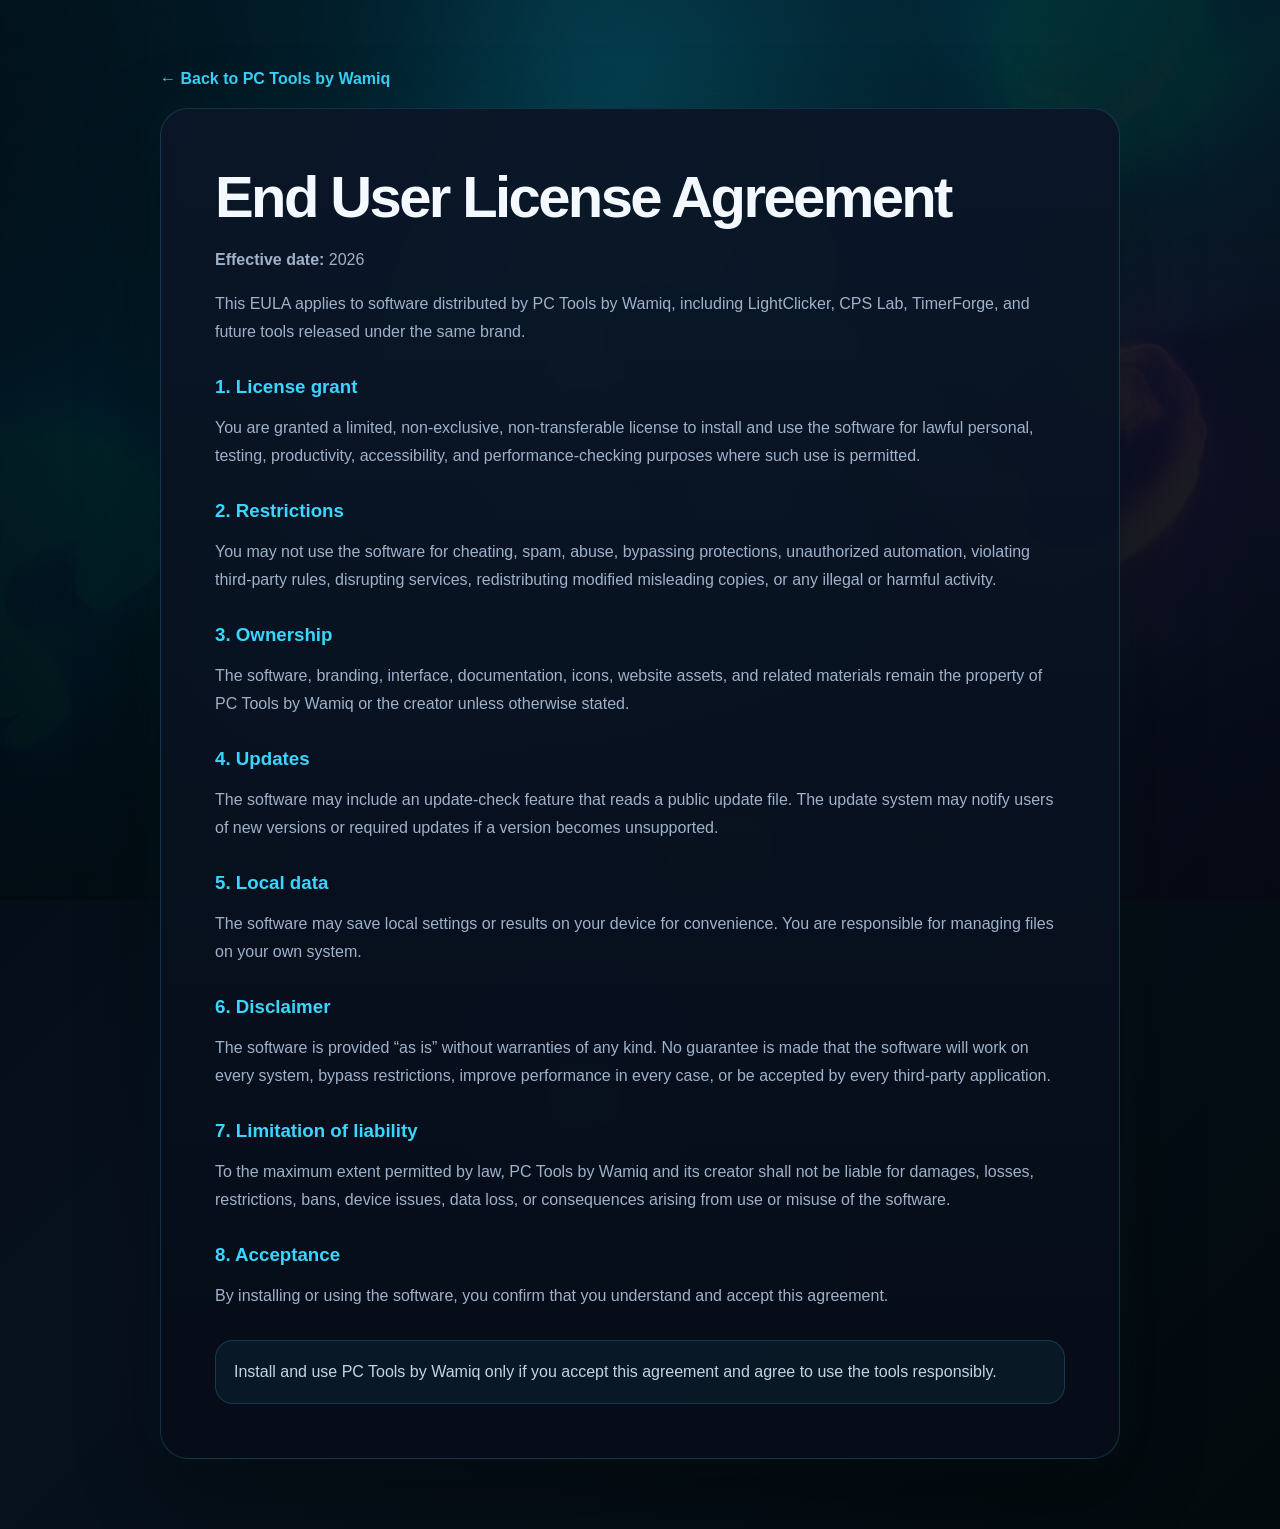
==== commit 13b52a03: "Update website universal fluid patch" ====
--- a/eula.html
+++ b/eula.html
@@ -6,7 +6,7 @@
   <meta name="viewport" content="width=device-width, initial-scale=1.0" />
   <title>EULA - PC Tools by Wamiq</title>
   <meta name="description" content="EULA for PC Tools by Wamiq." />
-  <link rel="stylesheet" href="style.css" />
+  <link rel="stylesheet" href="style.css?v=universal-1" />
 </head>
 <body>
   <canvas id="pc-fluid-canvas" class="pc-fluid-bg" aria-hidden="true"></canvas>
@@ -36,6 +36,6 @@
 <div class="callout">Install and use PC Tools by Wamiq only if you accept this agreement and agree to use the tools responsibly.</div>
     </div>
   </div>
-  <script src="assets/pc-fluid.js"></script>
+  <script src="assets/pc-fluid.js?v=universal-1"></script>
 </body>
 </html>
--- a/style.css
+++ b/style.css
@@ -27,7 +27,11 @@
   margin: 0;
   color: var(--text);
   font-family: Inter, "Segoe UI", Arial, sans-serif;
-  background: #02060c;
+  background:
+    radial-gradient(circle at 22% 24%, rgba(46, 214, 255, 0.20), transparent 22%),
+    radial-gradient(circle at 78% 30%, rgba(68, 255, 195, 0.18), transparent 24%),
+    radial-gradient(circle at 46% 72%, rgba(94, 79, 255, 0.14), transparent 25%),
+    linear-gradient(135deg, #02060c 0%, #07111e 50%, #020a0d 100%);
   overflow-x: hidden;
 }
 
@@ -609,7 +613,7 @@
     scroll-behavior: auto;
   }
   .pc-fluid-bg {
-    display: none;
+    opacity: 0.72;
   }
   .btn,
   .tool a,
